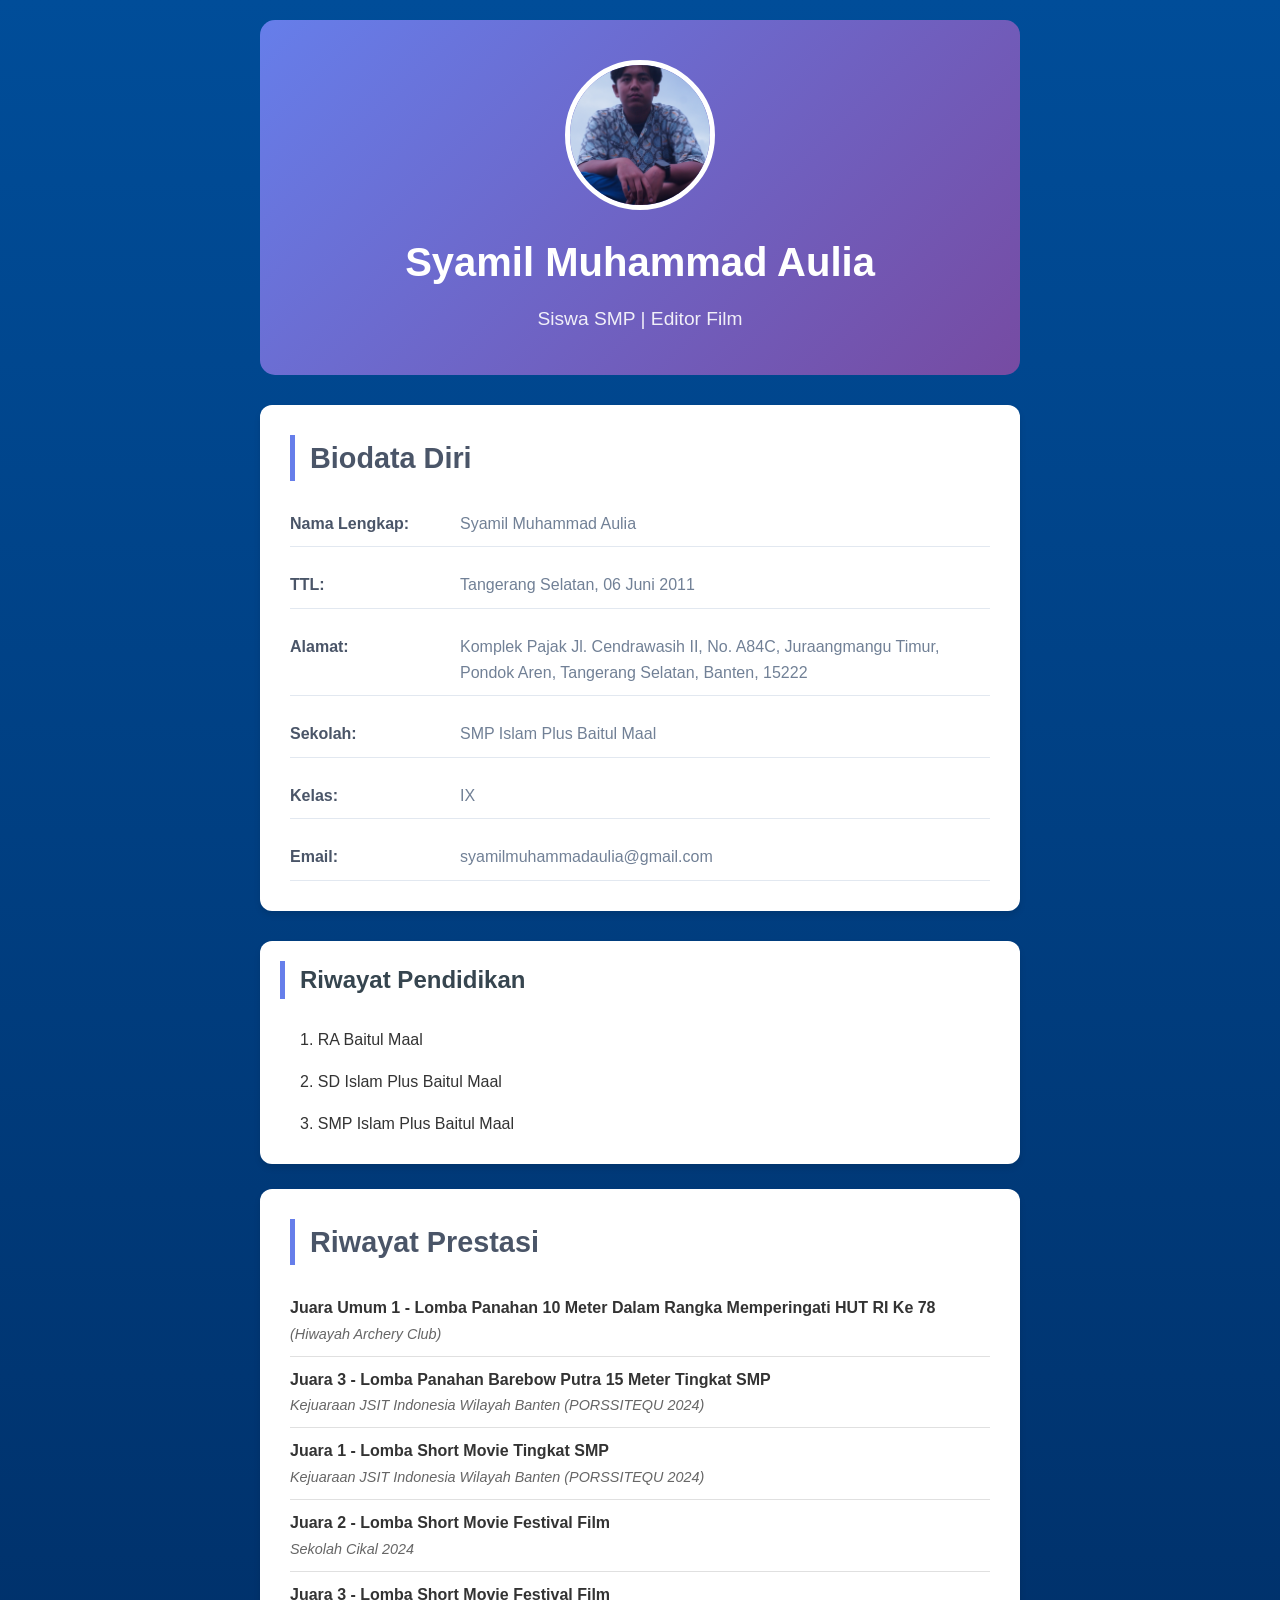
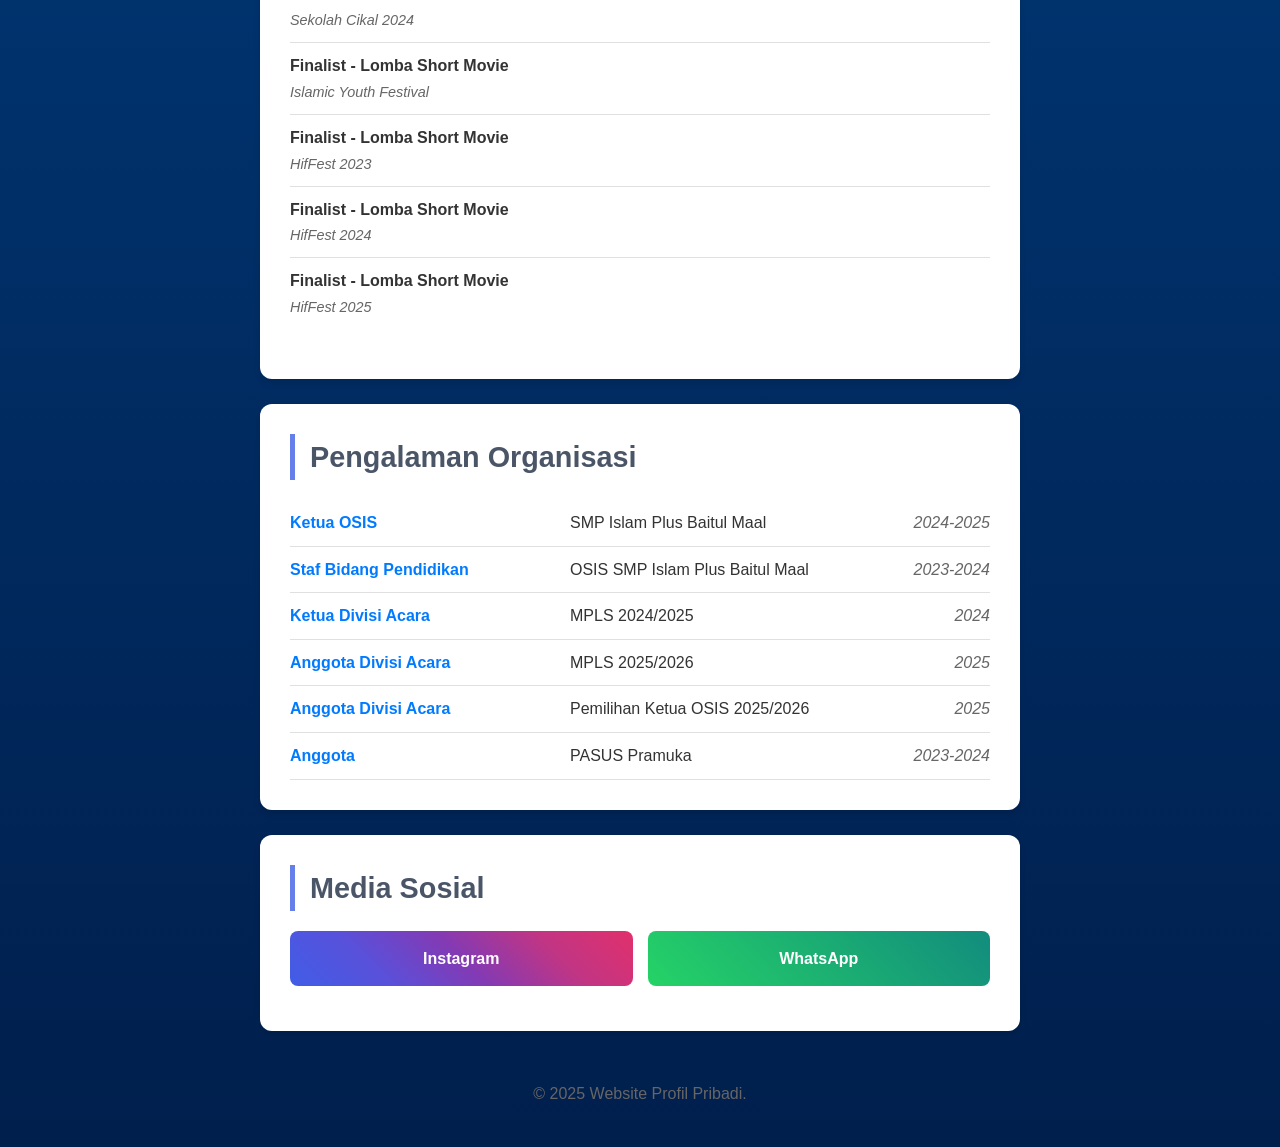
==== index.html @ a14a4b00 "Add files via upload" ====
<!DOCTYPE html>
<html lang="id">
<head>
    <meta charset="UTF-8">
    <meta name="viewport" content="width=device-width, initial-scale=1.0">
    <title>Profil Pribadi</title>
    <link rel="stylesheet" href="style.css">
</head>
<body>
    <div class="container">
        <!-- Bagian Header dengan Foto Profil -->
        <header class="header">
            <div class="profile-img">
                <img src="P1010969.JPG" alt="Foto Profil">
            </div>
            <h1 class="nama">Syamil Muhammad Aulia</h1>
            <p class="tagline">Siswa SMP | Editor Film </p>
        </header>

        <!-- Bagian Biodata -->
        <section class="biodata">
            <h2>Biodata Diri</h2>
            <div class="info-grid">
                <div class="info-item">
                    <span class="label">Nama Lengkap:</span>
                    <span class="value">Syamil Muhammad Aulia</span>
                </div>
                <div class="info-item">
                    <span class="label">TTL:</span>
                    <span class="value">Tangerang Selatan, 06 Juni 2011</span>
                </div>
                <div class="info-item">
                    <span class="label">Alamat:</span>
                    <span class="value"> Komplek Pajak Jl. Cendrawasih II, No. A84C, Juraangmangu Timur, Pondok Aren, Tangerang Selatan, Banten, 15222</span>
                </div>
                <div class="info-item">
                    <span class="label">Sekolah:</span>
                    <span class="value">SMP Islam Plus Baitul Maal</span>
                </div>
                <div class="info-item">
                    <span class="label">Kelas:</span>
                    <span class="value">IX</span>
                </div>
                 <div class="info-item">
                    <span class="label">Email:</span>
                    <span class="value">syamilmuhammadaulia@gmail.com</span>
                </div>
            </div>
        </section>
        <!-- Bagian Riwayat Hidup -->
         <section class="riwayat-pendidikan">
    <h2>Riwayat Pendidikan</h2>
    
    <ol class="pendidikan-list">
        <li>RA Baitul Maal</li>
        <li>SD Islam Plus Baitul Maal</li>
        <li>SMP Islam Plus Baitul Maal</li>
    </ol>
    
</section>

        <!-- Bagian Prestasi Non Akademik -->
 <section class="riwayat-prestasi">
    <h2>Riwayat Prestasi</h2>
    
    <ul class="prestasi-list">
        <li>
            <span class="prestasi-nama">Juara Umum 1 - Lomba Panahan 10 Meter Dalam Rangka Memperingati HUT RI Ke 78</span>
            <span class="prestasi-detail">(Hiwayah Archery Club)</span>
        </li>
        <li>
            <span class="prestasi-nama">Juara 3 - Lomba Panahan Barebow Putra 15 Meter Tingkat SMP</span>
            <span class="prestasi-detail">Kejuaraan JSIT Indonesia Wilayah Banten (PORSSITEQU 2024)</span>
        </li>
        
        <li>
            <span class="prestasi-nama">Juara 1 - Lomba Short Movie Tingkat SMP</span>
            <span class="prestasi-detail">Kejuaraan JSIT Indonesia Wilayah Banten (PORSSITEQU 2024)</span>
        </li>
        <li>
            <span class="prestasi-nama">Juara 2 - Lomba Short Movie Festival Film</span>
            <span class="prestasi-detail">Sekolah Cikal 2024</span>
        </li>
        <li>
            <span class="prestasi-nama">Juara 3 - Lomba Short Movie Festival Film</span>
            <span class="prestasi-detail">Sekolah Cikal 2024</span>
        </li>
        
        <li>
            <span class="prestasi-nama">Finalist - Lomba Short Movie</span>
            <span class="prestasi-detail">Islamic Youth Festival</span>
        </li>
        <li>
            <span class="prestasi-nama">Finalist - Lomba Short Movie</span>
            <span class="prestasi-detail">HifFest 2023</span>
        </li>
        <li>
            <span class="prestasi-nama">Finalist - Lomba Short Movie</span>
            <span class="prestasi-detail">HifFest 2024</span>
        </li>
        <li>
            <span class="prestasi-nama">Finalist - Lomba Short Movie</span>
            <span class="prestasi-detail">HifFest 2025</span>
        </li>
    </ul>
    
</section>

        <!-- Bagian Pengalaman Organisasi -->
         <section class="Pengalaman-organisasi">
    <h2>Pengalaman Organisasi</h2>
    
    <ul class="organisasi-list">
        
        <li>
            <span class="jabatan">Ketua OSIS</span>
            <span class="organisasi-nama">SMP Islam Plus Baitul Maal</span>
            <span class="periode">2024-2025</span>
        </li>
        
        <li>
            <span class="jabatan">Staf Bidang Pendidikan</span>
            <span class="organisasi-nama">OSIS SMP Islam Plus Baitul Maal</span>
            <span class="periode">2023-2024</span>
        </li>

        <li>
            <span class="jabatan">Ketua Divisi Acara</span>
            <span class="organisasi-nama">MPLS 2024/2025</span>
            <span class="periode">2024</span>
        </li>
        <li>
            <span class="jabatan">Anggota Divisi Acara</span>
            <span class="organisasi-nama">MPLS 2025/2026</span>
            <span class="periode">2025</span>
        </li>
        <li>
            <span class="jabatan">Anggota Divisi Acara</span>
            <span class="organisasi-nama">Pemilihan Ketua OSIS 2025/2026</span>
            <span class="periode">2025</span>
        </li>
        
        <li>
            <span class="jabatan">Anggota</span>
            <span class="organisasi-nama">PASUS Pramuka</span>
            <span class="periode">2023-2024</span>
        </li>
        
    </ul>
</section>

        <!-- Bagian Media Sosial -->
        <section class="sosmed">
    <h2> Media Sosial</h2>
    <div class="sosmed-buttons">
        
        <a href="https://www.instagram.com/syamiiiiiiiiiil?igsh=MWMweTNlemkzdzg4dw==" class="sosmed-btn instagram">
            Instagram
        </a>
        
        <a href="https://wa.me/628996023111" class="sosmed-btn whatsapp">
            WhatsApp
        </a>
        
    </div>
</section>

        <footer class="footer">
            <p>© 2025 Website Profil Pribadi. </p>
        </footer>
    </div>
</body>
</html>
---- style.css ----
/* Reset dasar */
* {
    margin: 0;
    padding: 0;
    box-sizing: border-box;
}

body {
  font-family: 'Arial', sans-serif;
  line-height: 1.6;
  /* Gradasi dari Ungu Medium ke Ungu Sangat Tua */
  background-image: linear-gradient(to bottom, #004d99, #001f4d); 
  color: #fff;
}

.container {
    max-width: 800px;
    margin: 0 auto;
    padding: 20px;
}

/* HEADER */
.header {
    text-align: center;
    background: linear-gradient(135deg, #667eea 0%, #764ba2 100%);
    color: white;
    padding: 40px 20px;
    border-radius: 15px;
    margin-bottom: 30px;
}

.profile-img {
    width: 150px;
    height: 150px;
    margin: 0 auto 20px;
    border: 5px solid white;
    border-radius: 50%;
    overflow: hidden;
}

.profile-img img {
    width: 100%;
    height: 100%;
    object-fit: cover;
}

.nama {
    font-size: 2.5em;
    margin-bottom: 10px;
}

.tagline {
    font-size: 1.2em;
    opacity: 0.9;
}

/* SECTION UMUM */
section {
    background: white;
    padding: 30px;
    margin-bottom: 25px;
    border-radius: 12px;
    box-shadow: 0 4px 6px rgba(0,0,0,0.1);
}

h2 {
    color: #4a5568;
    margin-bottom: 20px;
    font-size: 1.8em;
    border-left: 5px solid #667eea;
    padding-left: 15px;
}

/* BIODATA */
.info-grid {
    display: grid; /* Tetap pertahankan grid untuk container utama, ini baik */
    gap: 15px;
}

.info-item {
    display: flex; /* Pertahankan Flexbox untuk baris */
    /* HAPUS: justify-content: space-between; */ 
    padding: 10px 0;
    border-bottom: 1px solid #e2e8f0;
}

.label {
    /* PENAMBAHAN KUNCI: Beri lebar tetap yang cukup untuk label terpanjang (misalnya, 150px) */
    width: 150px; 
    /* Pastikan lebar tidak menyusut saat ada ruang yang sempit */
    flex-shrink: 0; 
    font-weight: bold;
    color: #4a5568;
}

.value {
    /* Biarkan nilai mengisi sisa ruang */
    flex-grow: 1; 
    /* Beri sedikit jarak dari label */
    padding-left: 20px; 
    color: #718096;
}

/* RIWAYAT PENDIDIKAN */
/* Styling untuk seluruh Bagian Riwayat Pendidikan */
.riwayat-pendidikan {
    padding: 20px;
    margin-top: 30px;
}

/* Styling untuk Judul (H2) dengan Garis Biru Vertikal */
.riwayat-pendidikan h2 {
    display: flex; /* Untuk menyejajarkan elemen */
    align-items: center; 
    font-size: 24px;
    color: #36454F; /* Warna abu-abu gelap */
    margin-bottom: 20px;
}

/* Styling untuk Daftar Berurut (OL) */
.pendidikan-list {
    list-style-position: inside; /* Membuat angka penomoran sejajar dengan teks */
    padding-left: 0;
    margin-left: 0;
}

/* Styling untuk Setiap Item Daftar (LI) */
.pendidikan-list li {
    font-size: 16px;
    color: #333333; /* Warna teks gelap agar terlihat jelas */
    padding: 8px 0;
    margin-left: 20px; /* Memberi sedikit indentasi agar penomoran terlihat */
}

/* RIWAYAT PRESTASI NON AKADEMIK */
/* Styling untuk Daftar Prestasi (UL) */
.prestasi-list {
    list-style: none; /* Menghilangkan bullet points */
    padding: 0;
    margin: 0 0 20px 0; /* Memberi jarak di bawah daftar */
}

/* Styling untuk Setiap Item Prestasi (LI) */
.prestasi-list li {
    padding: 10px 0;
    /* Garis pemisah tipis di bawah setiap item */
    border-bottom: 1px solid #e0e0e0; 
    color: #333; /* Warna teks gelap agar terlihat jelas */
}

/* Menghilangkan garis pemisah pada item terakhir */
.prestasi-list li:last-child {
    border-bottom: none;
}

/* Styling untuk Nama Prestasi (Juara 1, Finalist, dll.) */
.prestasi-nama {
    font-weight: bold;
    display: block; /* Memaksa nama prestasi berada di barisnya sendiri */
    margin-bottom: 2px;
}

/* Styling untuk Detail/Penyelenggara */
.prestasi-detail {
    font-style: italic;
    color: #666; /* Warna abu-abu yang lembut */
    font-size: 0.9em; /* Ukuran sedikit lebih kecil */
    display: block; /* Memaksa detail berada di baris baru di bawah nama */
}

/* PENGALAMAN ORGANISASI */
/* Styling untuk seluruh Bagian Riwayat Organisasi */
.riwayat-organisasi {
    padding: 20px;
    margin-top: 30px;
}

/* Styling Judul (H2) - Gunakan styling garis biru yang sama seperti di bagian pendidikan */
.riwayat-organisasi h2 {
    /* Pastikan Anda menyalin styling h2 dari Riwayat Pendidikan di sini juga! */
    font-size: 24px;
    color: #36454F;
    margin-bottom: 20px;
}

/* Styling untuk Daftar Organisasi (UL) */
.organisasi-list {
    list-style: none; /* Menghilangkan bullet points */
    padding: 0;
    margin: 0; 
}

/* Styling untuk Setiap Item Organisasi (LI) */
.organisasi-list li {
    padding: 10px 0;
    border-bottom: 1px solid #e0e0e0; /* Garis pemisah */
    color: #333;
    font-size: 16px; 
    display: flex; /* Menggunakan Flexbox untuk penyejajaran horizontal */
    flex-wrap: wrap; /* Penting untuk mengizinkan wrap jika layarnya kecil */
}

/* 1. Menentukan Jabatan (Paling Menonjol) */
.organisasi-list .jabatan {
    font-weight: bold;
    color: #007bff; /* Memberi warna yang menonjol, seperti biru */
    flex: 0 0 40%; /* Mengambil 40% lebar (Atur sesuai selera) */
}

/* 2. Menentukan Nama Organisasi */
.organisasi-list .organisasi-nama {
    flex: 1 1 40%; /* Mengambil sisa lebar yang diperlukan */
    padding-right: 15px; /* Memberi jarak sebelum periode */
}

/* 3. Menentukan Periode (Paling Kanan) */
.organisasi-list .periode {
    flex: 0 0 20%; /* Mengambil 20% lebar (Atur sesuai selera) */
    text-align: right; /* Meletakkan periode di kanan */
    font-style: italic;
    color: #666;
}

/* Penyesuaian untuk item tanpa properti 'periode' */
.organisasi-list li:not(:has(.periode)) .organisasi-nama {
    flex: 1 1 60%;
    padding-right: 0;
}

/* SOSIAL MEDIA */
/* SOSIAL MEDIA */
.sosmed-desc {
    text-align: center;
    margin-bottom: 20px;
    color: #666;
}

.sosmed-buttons {
    display: grid;
    grid-template-columns: repeat(auto-fit, minmax(150px, 1fr));
    gap: 15px;
    margin-bottom: 15px;
}

.sosmed-btn {
    display: block;
    padding: 15px;
    text-align: center;
    text-decoration: none;
    border-radius: 8px;
    font-weight: bold;
    transition: all 0.3s ease;
    color: white;
}

/* KOREKSI: Koma ekstra telah dihapus di akhir */
.instagram { background: linear-gradient(45deg, #405DE6, #5851DB, #833AB4, #C13584, #E1306C); } 

.whatsapp { background: linear-gradient(45deg, #25D366, #128C7E); }

.sosmed-btn:hover {
    transform: translateY(-3px);
    box-shadow: 0 6px 12px rgba(0,0,0,0.2);
}

.note {
    text-align: center;
    font-size: 0.9em;
    color: #888;
    font-style: italic;
}
/* FOOTER */
.footer {
    text-align: center;
    padding: 20px;
    color: #666;
    margin-top: 30px;
}

/* RESPONSIVE */
@media (max-width: 600px) {
    .container {
        padding: 10px;
    }
    
    .nama {
        font-size: 2em;
    }
    
    .profile-img {
        width: 120px;
        height: 120px;
    }
    
    section {
        padding: 20px;
    }
    
    .info-item {
        flex-direction: column;
    }
    
    .sosmed-buttons {
        grid-template-columns: 1fr;
    }
}
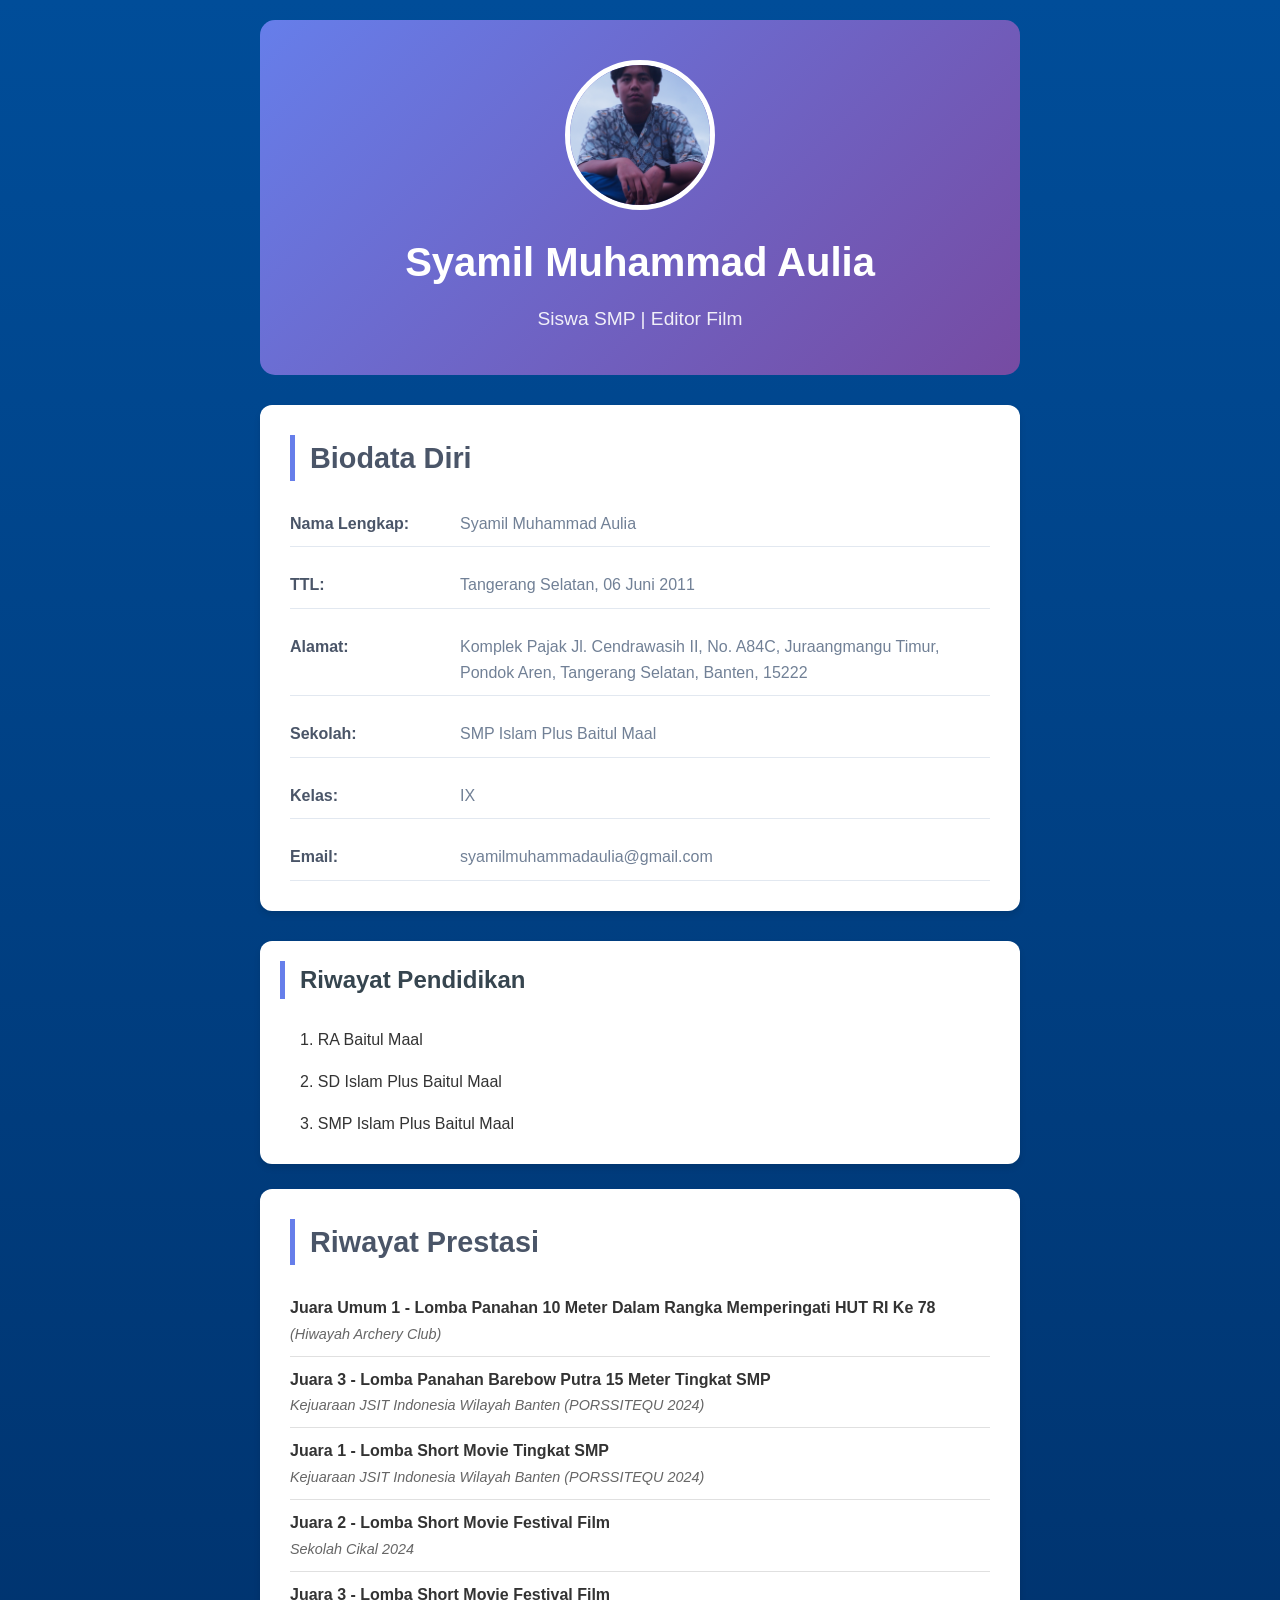
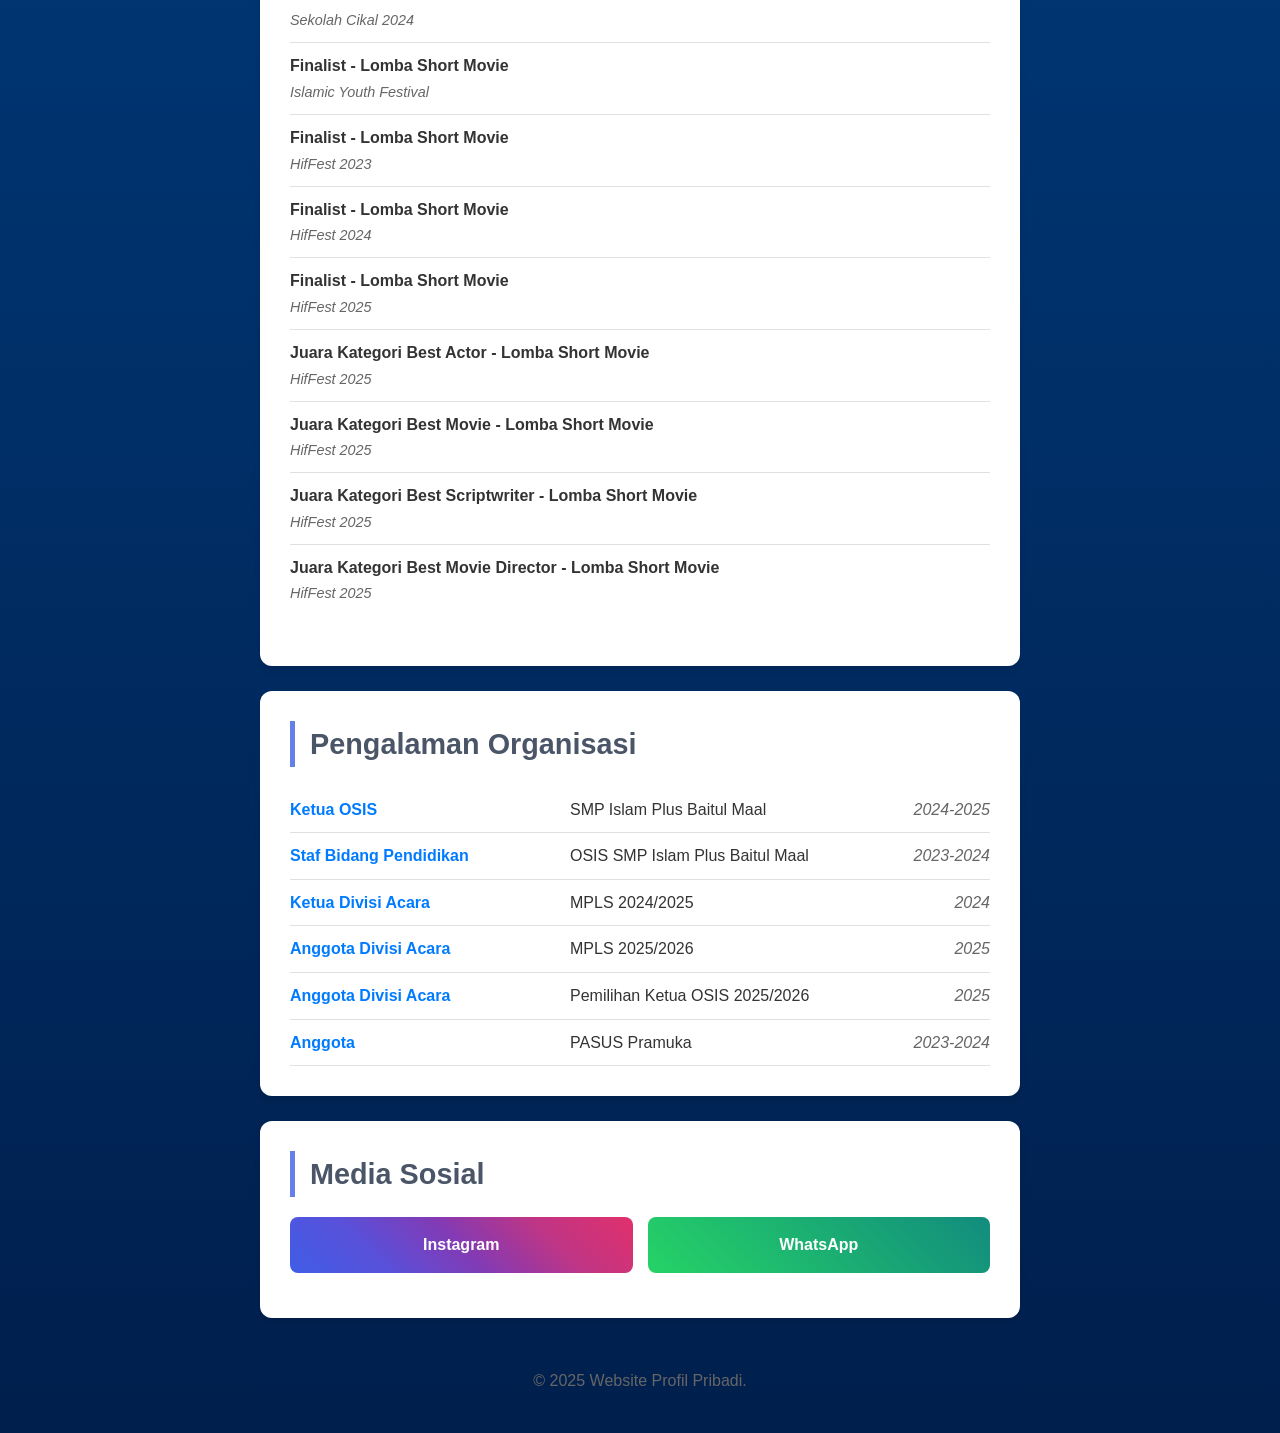
==== commit 5e2b6bc3: "Update index.html" ====
--- a/index.html
+++ b/index.html
@@ -102,6 +102,25 @@
             <span class="prestasi-nama">Finalist - Lomba Short Movie</span>
             <span class="prestasi-detail">HifFest 2025</span>
         </li>
+        <li>
+            <span class="prestasi-nama">Juara Kategori Best Actor - Lomba Short Movie</span>
+            <span class="prestasi-detail">HifFest 2025</span>
+        </li>
+
+        <li>
+            <span class="prestasi-nama">Juara Kategori Best Movie - Lomba Short Movie</span>
+            <span class="prestasi-detail">HifFest 2025</span>
+        </li>
+
+        <li>
+            <span class="prestasi-nama">Juara Kategori Best Scriptwriter - Lomba Short Movie</span>
+            <span class="prestasi-detail">HifFest 2025</span>
+        </li>
+
+        <li>
+            <span class="prestasi-nama">Juara Kategori Best Movie Director - Lomba Short Movie</span>
+            <span class="prestasi-detail">HifFest 2025</span>
+        </li>
     </ul>
     
 </section>
@@ -170,4 +189,4 @@
         </footer>
     </div>
 </body>
-</html>+</html>
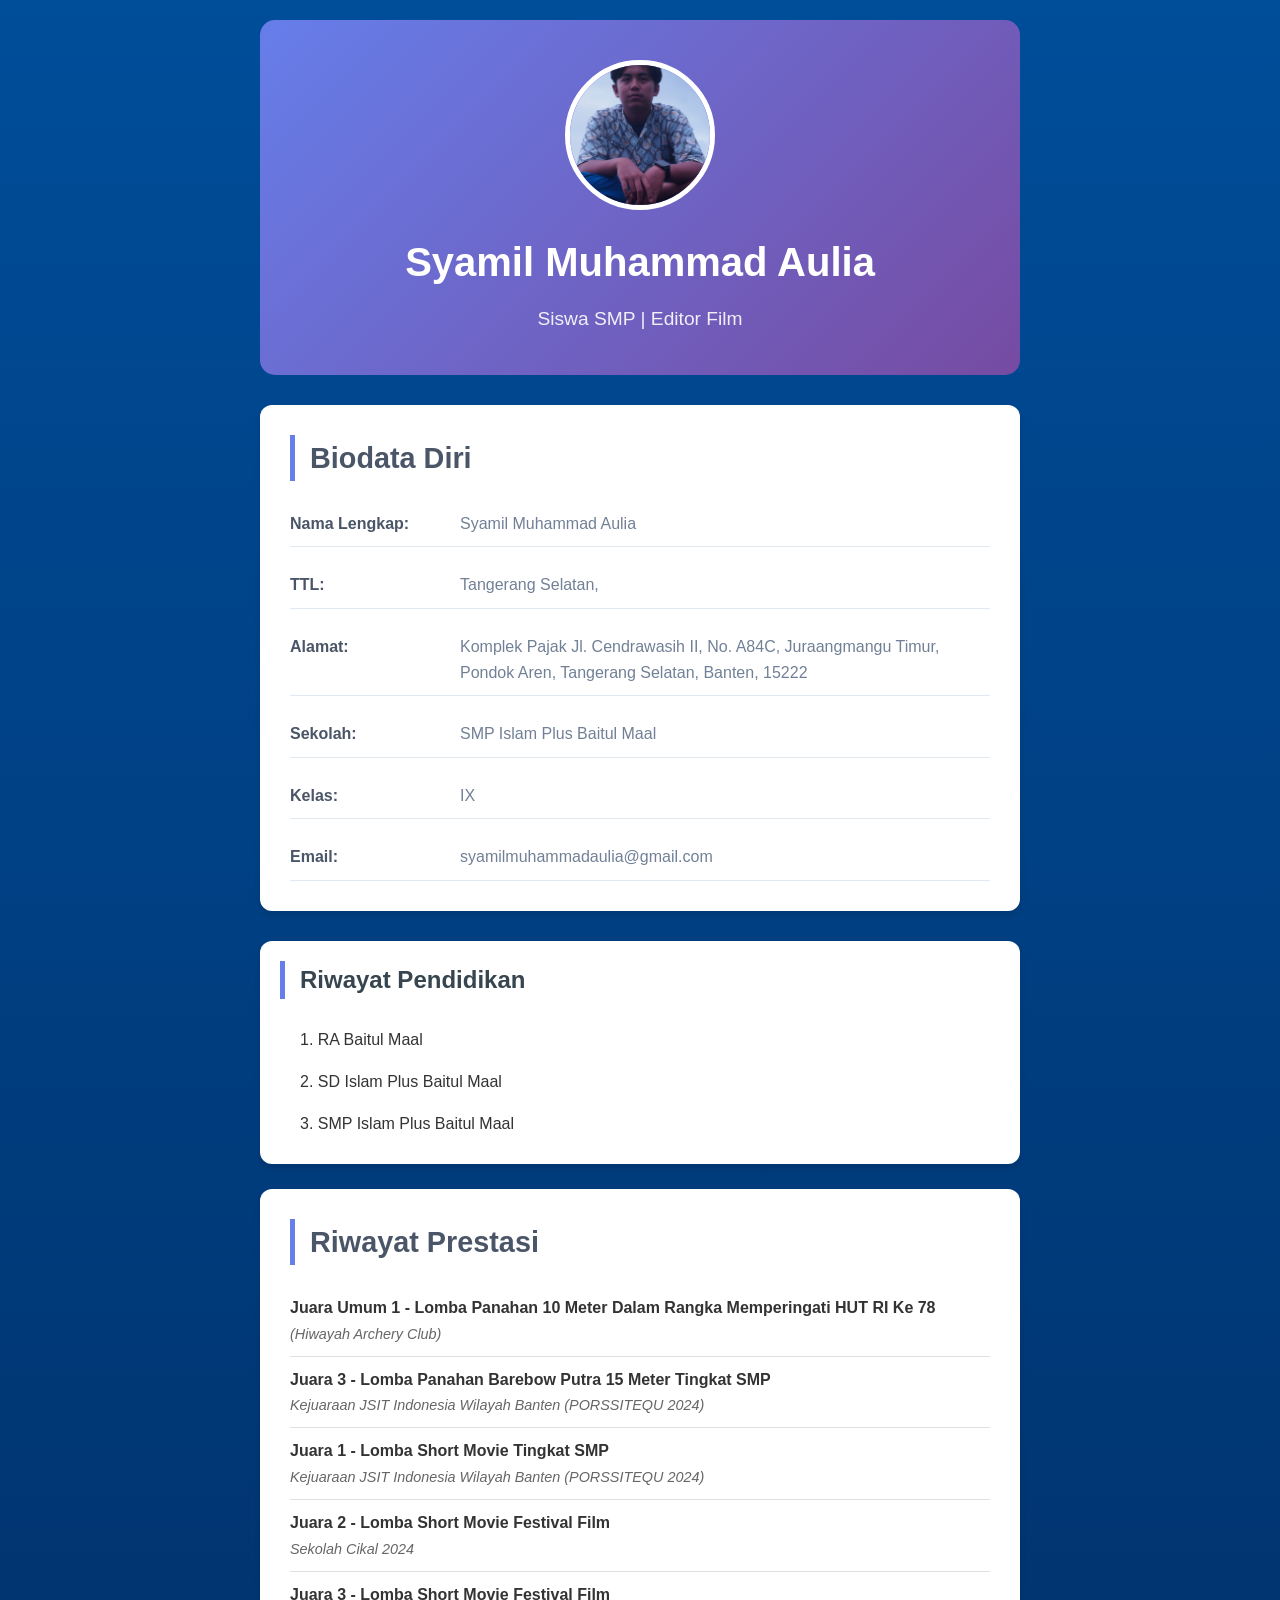
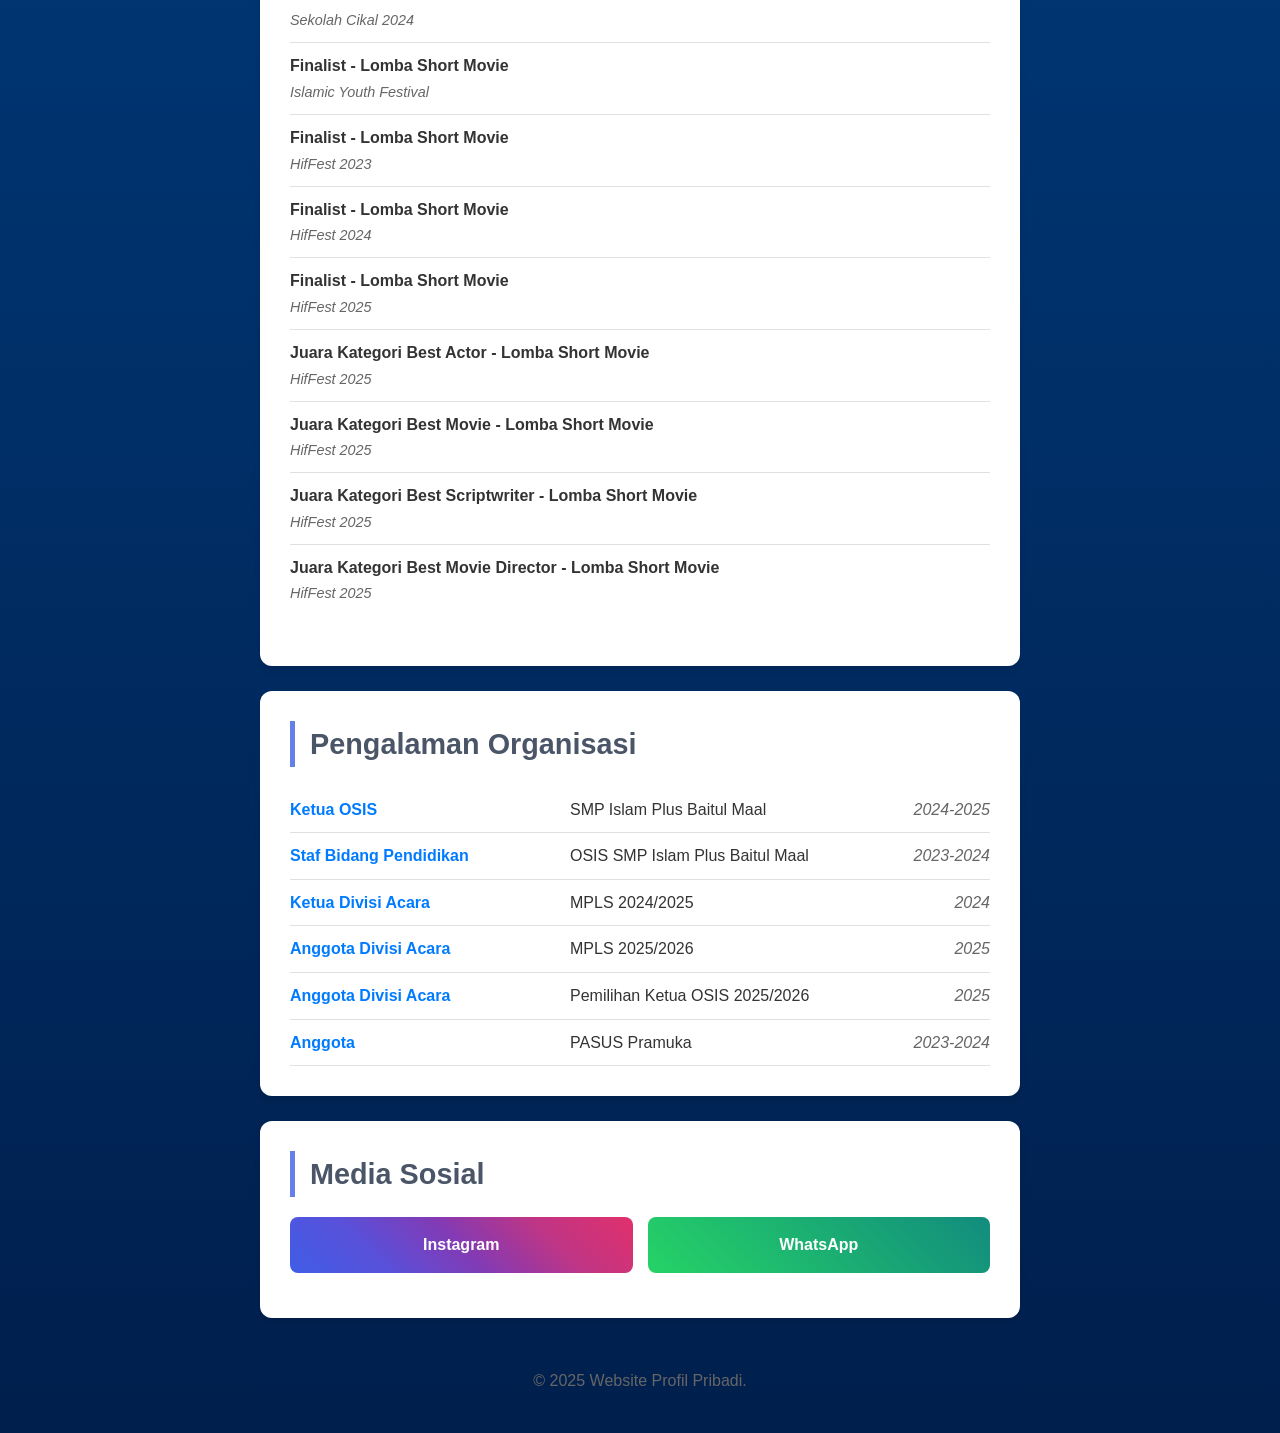
==== commit 179869c4: "Fix HTML encoding issues in index.html" ====
--- a/index.html
+++ b/index.html
@@ -27,7 +27,7 @@
                 </div>
                 <div class="info-item">
                     <span class="label">TTL:</span>
-                    <span class="value">Tangerang Selatan, 06 Juni 2011</span>
+                    <span class="value">Tangerang Selatan,</span>
                 </div>
                 <div class="info-item">
                     <span class="label">Alamat:</span>
@@ -190,3 +190,4 @@
     </div>
 </body>
 </html>
+
--- a/style.css
+++ b/style.css
@@ -304,4 +304,4 @@
     .sosmed-buttons {
         grid-template-columns: 1fr;
     }
-} +}
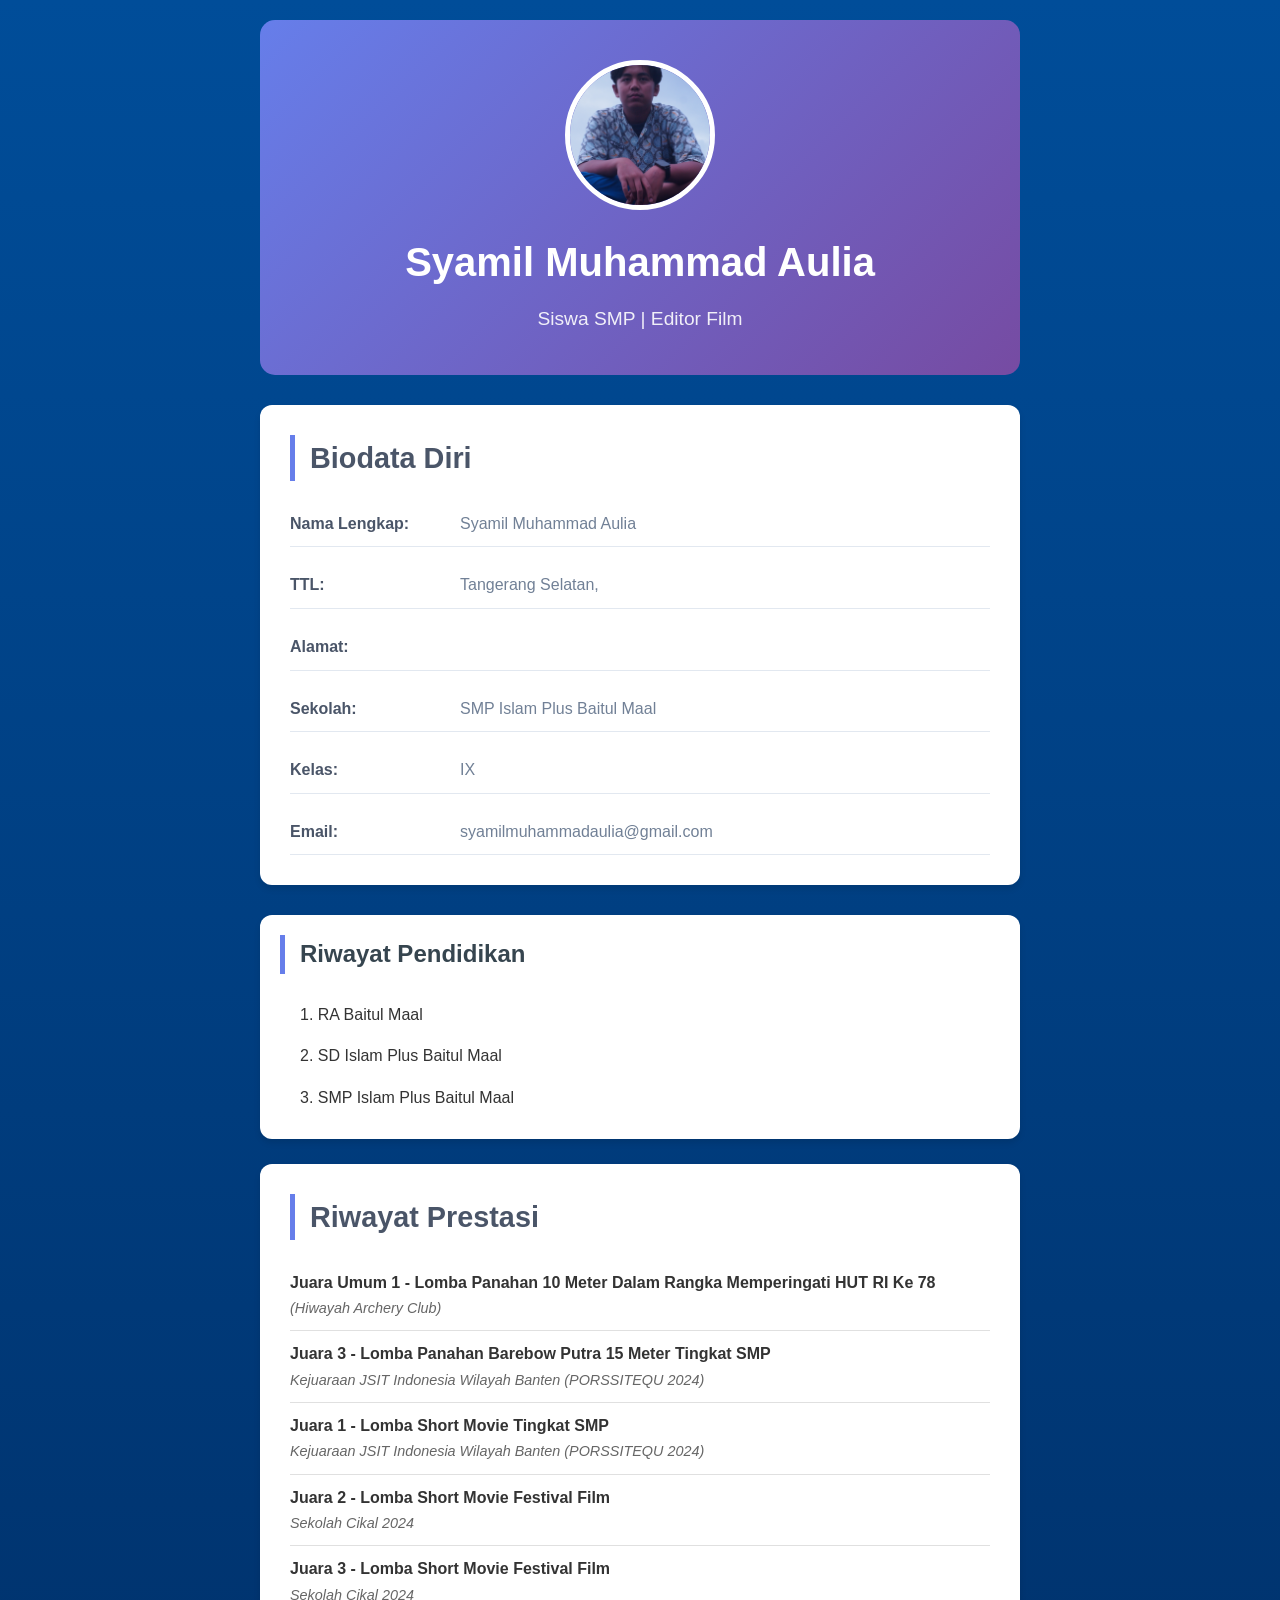
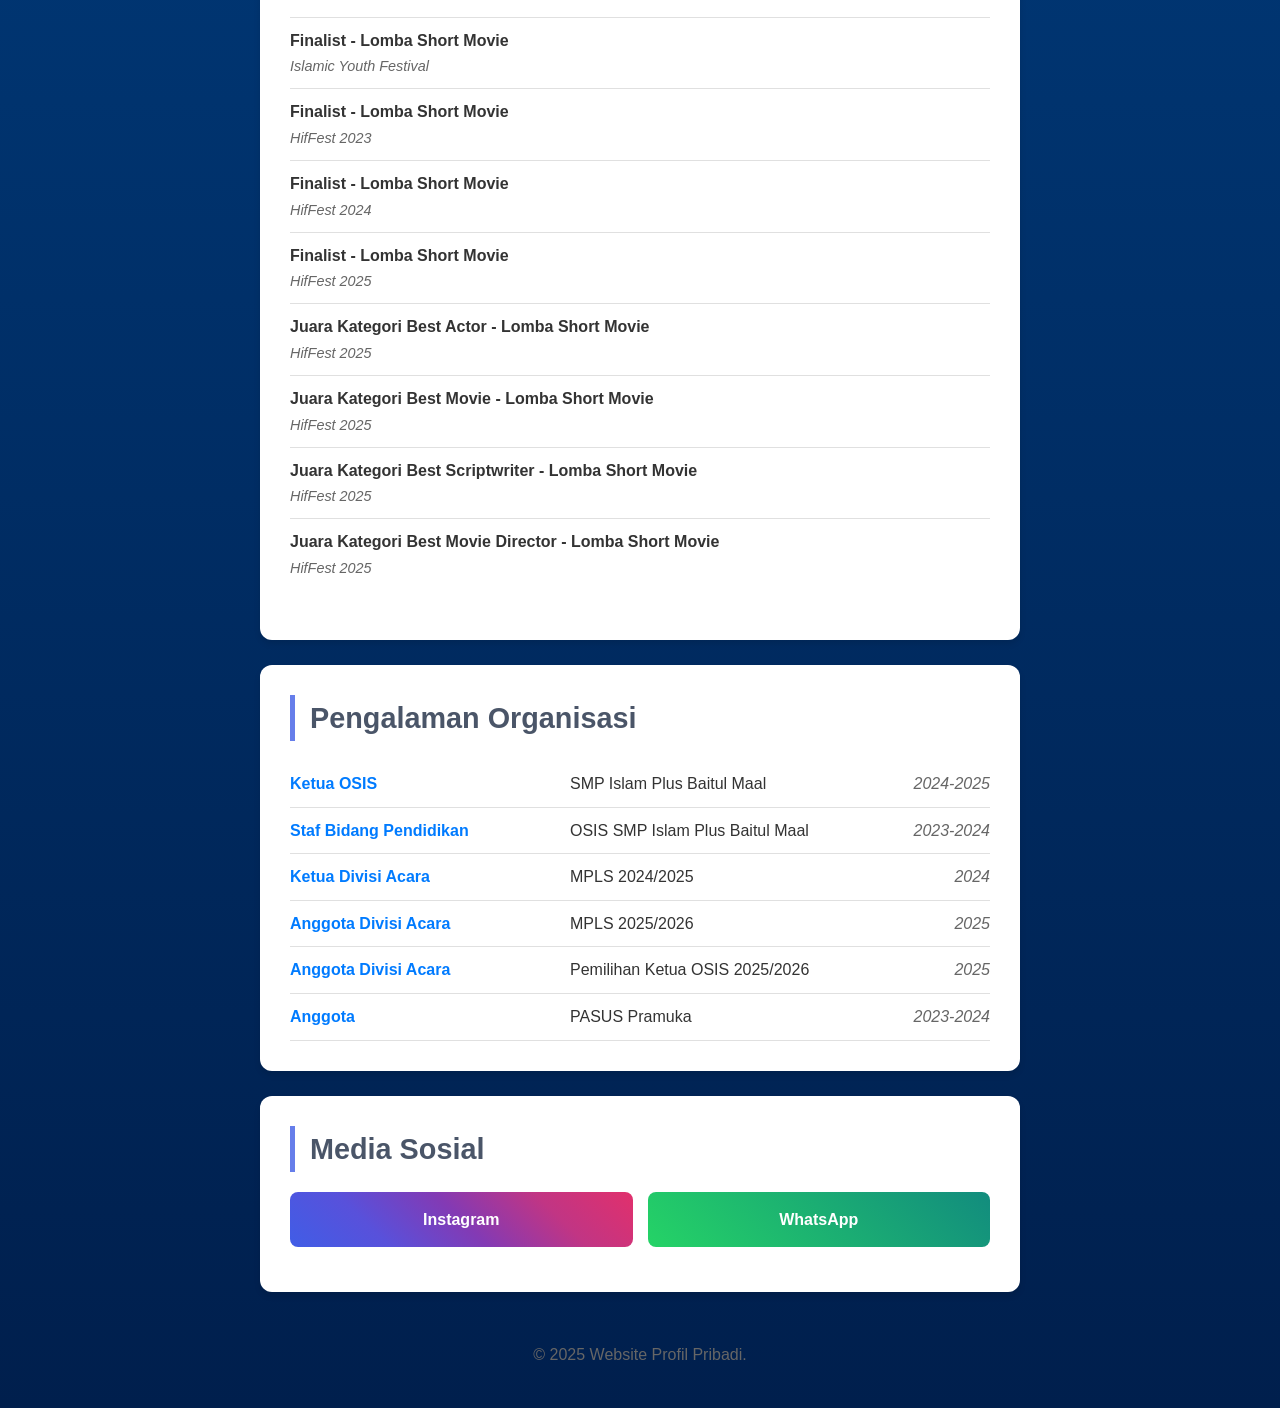
==== commit b1c5f2d1: "Update index.html" ====
--- a/index.html
+++ b/index.html
@@ -31,7 +31,7 @@
                 </div>
                 <div class="info-item">
                     <span class="label">Alamat:</span>
-                    <span class="value"> Komplek Pajak Jl. Cendrawasih II, No. A84C, Juraangmangu Timur, Pondok Aren, Tangerang Selatan, Banten, 15222</span>
+                    <span class="value"> </span>
                 </div>
                 <div class="info-item">
                     <span class="label">Sekolah:</span>
@@ -191,3 +191,4 @@
 </body>
 </html>
 
+
